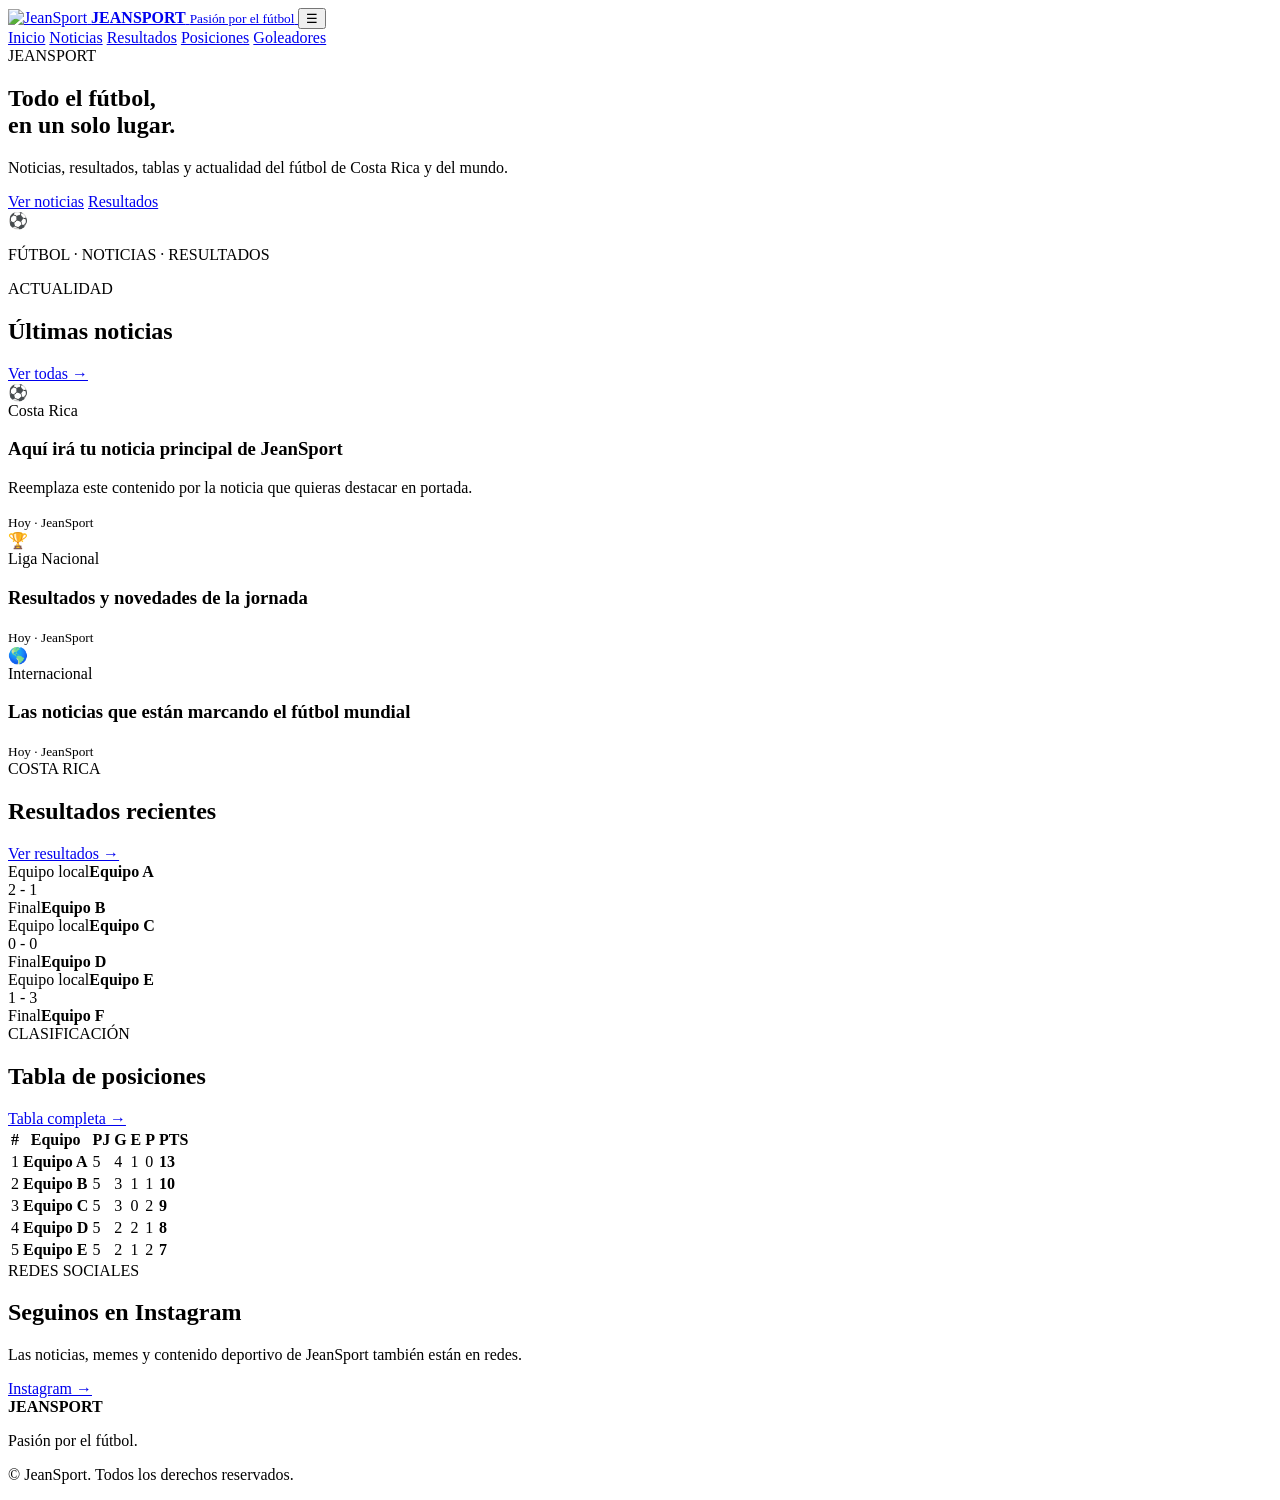
==== index.html @ 1195b15e "Add files via upload" ====
<!DOCTYPE html>
<html lang="es">
<head>
  <meta charset="UTF-8">
  <meta name="viewport" content="width=device-width, initial-scale=1.0">
  <meta name="description" content="JeanSport - Noticias, resultados y actualidad del fútbol nacional e internacional.">
  <title>JeanSport | Fútbol nacional e internacional</title>
  <link rel="stylesheet" href="css/style.css">
</head>
<body>
  <header class="site-header">
    <div class="container nav-wrap">
      <a class="brand" href="index.html">
        <span class="logo-box"><img src="images/logo.png" alt="JeanSport"></span>
        <span class="brand-text">
          <strong>JEANSPORT</strong>
          <small>Pasión por el fútbol</small>
        </span>
      </a>

      <button class="menu-toggle" aria-label="Abrir menú" aria-expanded="false">☰</button>

      <nav class="main-nav">
        <a class="active" href="index.html">Inicio</a>
        <a href="noticias.html">Noticias</a>
        <a href="resultados.html">Resultados</a>
        <a href="posiciones.html">Posiciones</a>
        <a href="goleadores.html">Goleadores</a>
      </nav>
    </div>
  </header>

  <main>
    <section class="hero container">
      <div class="hero-copy">
        <span class="eyebrow">JEANSPORT</span>
        <h1>Todo el fútbol,<br><span>en un solo lugar.</span></h1>
        <p>Noticias, resultados, tablas y actualidad del fútbol de Costa Rica y del mundo.</p>
        <div class="hero-actions">
          <a class="btn btn-primary" href="noticias.html">Ver noticias</a>
          <a class="btn btn-secondary" href="resultados.html">Resultados</a>
        </div>
      </div>
      <div class="hero-card">
        <div class="ball">⚽</div>
        <p>FÚTBOL · NOTICIAS · RESULTADOS</p>
      </div>
    </section>

    <section class="container section">
      <div class="section-heading">
        <div>
          <span class="eyebrow">ACTUALIDAD</span>
          <h2>Últimas noticias</h2>
        </div>
        <a href="noticias.html">Ver todas →</a>
      </div>

      <div class="news-grid">
        <article class="news-card featured">
          <div class="news-image gradient-one"><span>⚽</span></div>
          <div class="news-content">
            <span class="tag">Costa Rica</span>
            <h3>Aquí irá tu noticia principal de JeanSport</h3>
            <p>Reemplaza este contenido por la noticia que quieras destacar en portada.</p>
            <small>Hoy · JeanSport</small>
          </div>
        </article>

        <article class="news-card">
          <div class="news-image gradient-two"><span>🏆</span></div>
          <div class="news-content">
            <span class="tag">Liga Nacional</span>
            <h3>Resultados y novedades de la jornada</h3>
            <small>Hoy · JeanSport</small>
          </div>
        </article>

        <article class="news-card">
          <div class="news-image gradient-three"><span>🌎</span></div>
          <div class="news-content">
            <span class="tag">Internacional</span>
            <h3>Las noticias que están marcando el fútbol mundial</h3>
            <small>Hoy · JeanSport</small>
          </div>
        </article>
      </div>
    </section>

    <section class="container section">
      <div class="section-heading">
        <div>
          <span class="eyebrow">COSTA RICA</span>
          <h2>Resultados recientes</h2>
        </div>
        <a href="resultados.html">Ver resultados →</a>
      </div>

      <div class="scoreboard">
        <div class="match-row">
          <div><span>Equipo local</span><strong>Equipo A</strong></div>
          <div class="score">2 <i>-</i> 1</div>
          <div class="right"><span>Final</span><strong>Equipo B</strong></div>
        </div>
        <div class="match-row">
          <div><span>Equipo local</span><strong>Equipo C</strong></div>
          <div class="score">0 <i>-</i> 0</div>
          <div class="right"><span>Final</span><strong>Equipo D</strong></div>
        </div>
        <div class="match-row">
          <div><span>Equipo local</span><strong>Equipo E</strong></div>
          <div class="score">1 <i>-</i> 3</div>
          <div class="right"><span>Final</span><strong>Equipo F</strong></div>
        </div>
      </div>
    </section>

    <section class="container section">
      <div class="section-heading">
        <div>
          <span class="eyebrow">CLASIFICACIÓN</span>
          <h2>Tabla de posiciones</h2>
        </div>
        <a href="posiciones.html">Tabla completa →</a>
      </div>

      <div class="table-wrap">
        <table>
          <thead>
            <tr><th>#</th><th>Equipo</th><th>PJ</th><th>G</th><th>E</th><th>P</th><th>PTS</th></tr>
          </thead>
          <tbody>
            <tr><td>1</td><td><strong>Equipo A</strong></td><td>5</td><td>4</td><td>1</td><td>0</td><td><strong>13</strong></td></tr>
            <tr><td>2</td><td><strong>Equipo B</strong></td><td>5</td><td>3</td><td>1</td><td>1</td><td><strong>10</strong></td></tr>
            <tr><td>3</td><td><strong>Equipo C</strong></td><td>5</td><td>3</td><td>0</td><td>2</td><td><strong>9</strong></td></tr>
            <tr><td>4</td><td><strong>Equipo D</strong></td><td>5</td><td>2</td><td>2</td><td>1</td><td><strong>8</strong></td></tr>
            <tr><td>5</td><td><strong>Equipo E</strong></td><td>5</td><td>2</td><td>1</td><td>2</td><td><strong>7</strong></td></tr>
          </tbody>
        </table>
      </div>
    </section>

    <section class="instagram-cta container">
      <div>
        <span class="eyebrow">REDES SOCIALES</span>
        <h2>Seguinos en Instagram</h2>
        <p>Las noticias, memes y contenido deportivo de JeanSport también están en redes.</p>
      </div>
      <a class="btn btn-primary" href="#" target="_blank" rel="noopener">Instagram →</a>
    </section>
  </main>

  <footer class="site-footer">
    <div class="container footer-wrap">
      <div>
        <strong>JEANSPORT</strong>
        <p>Pasión por el fútbol.</p>
      </div>
      <p>© <span id="year"></span> JeanSport. Todos los derechos reservados.</p>
    </div>
  </footer>

  <script src="js/script.js"></script>
</body>
</html>
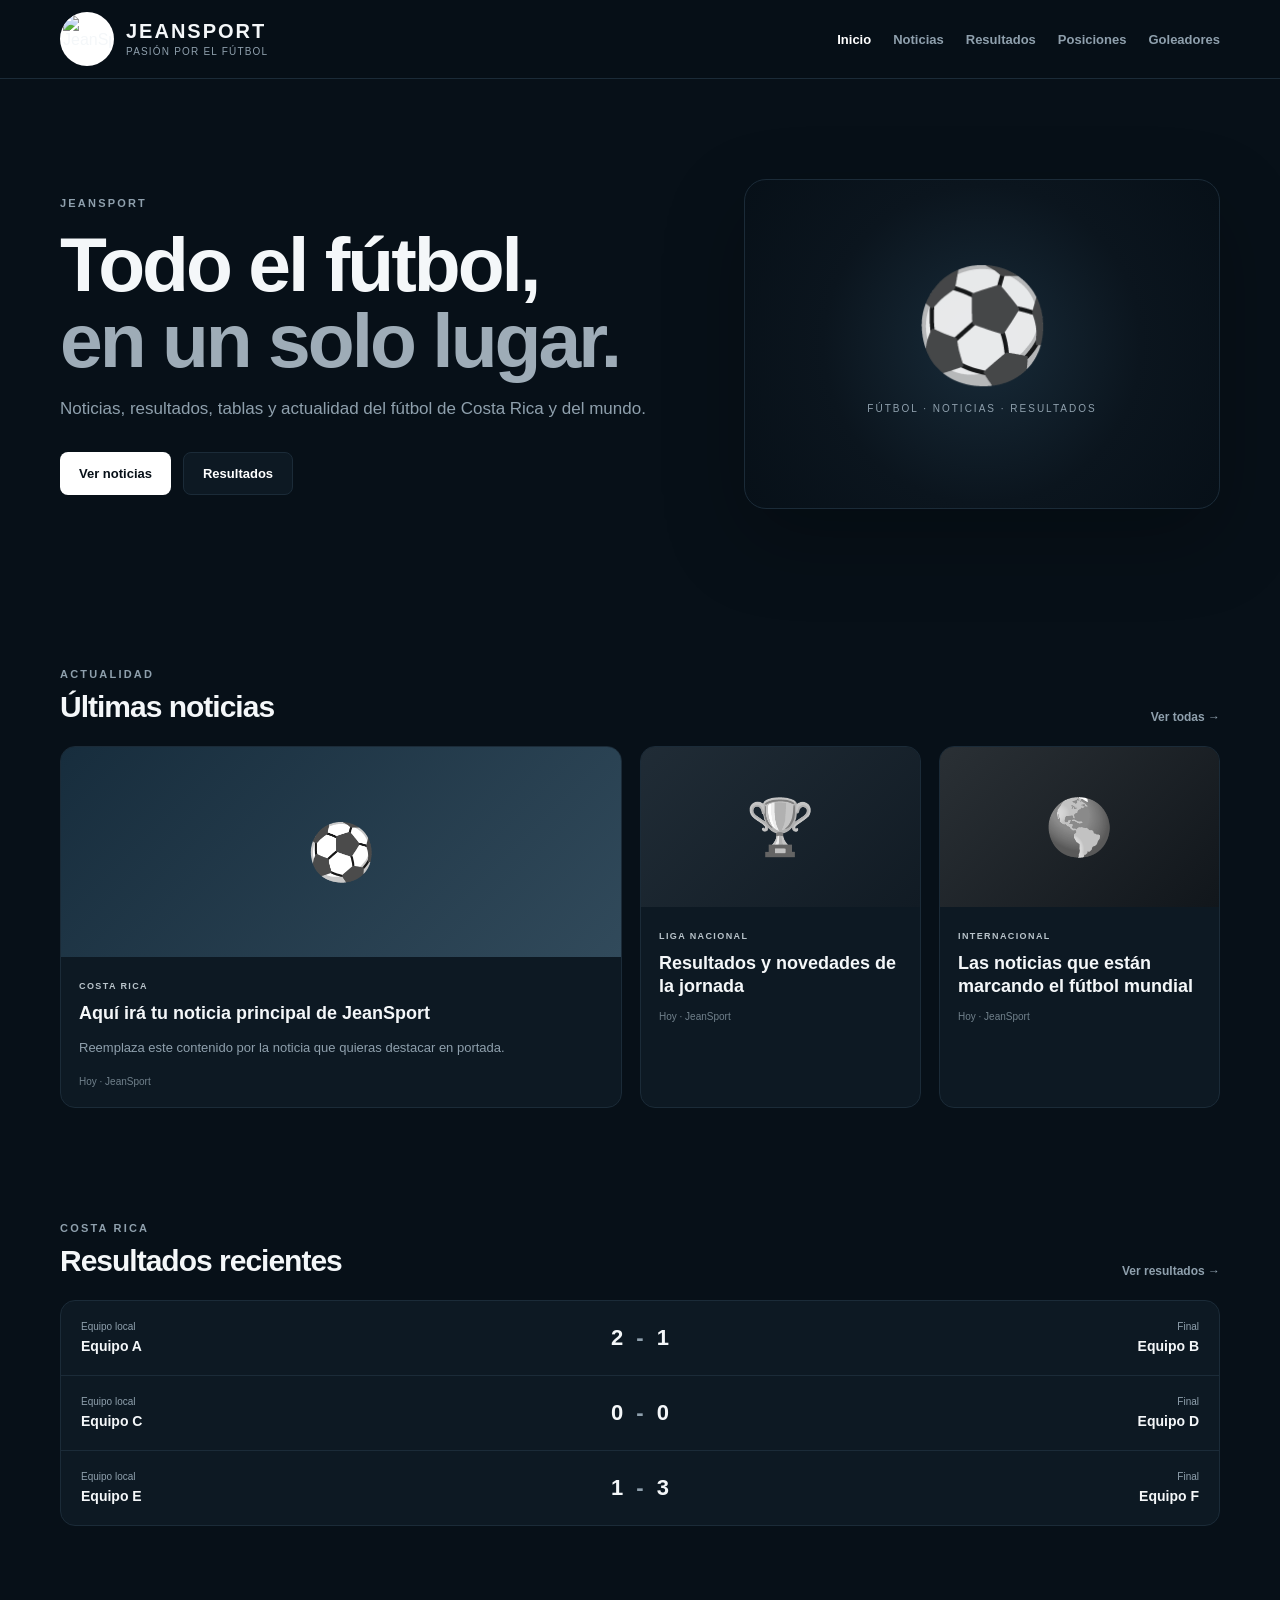
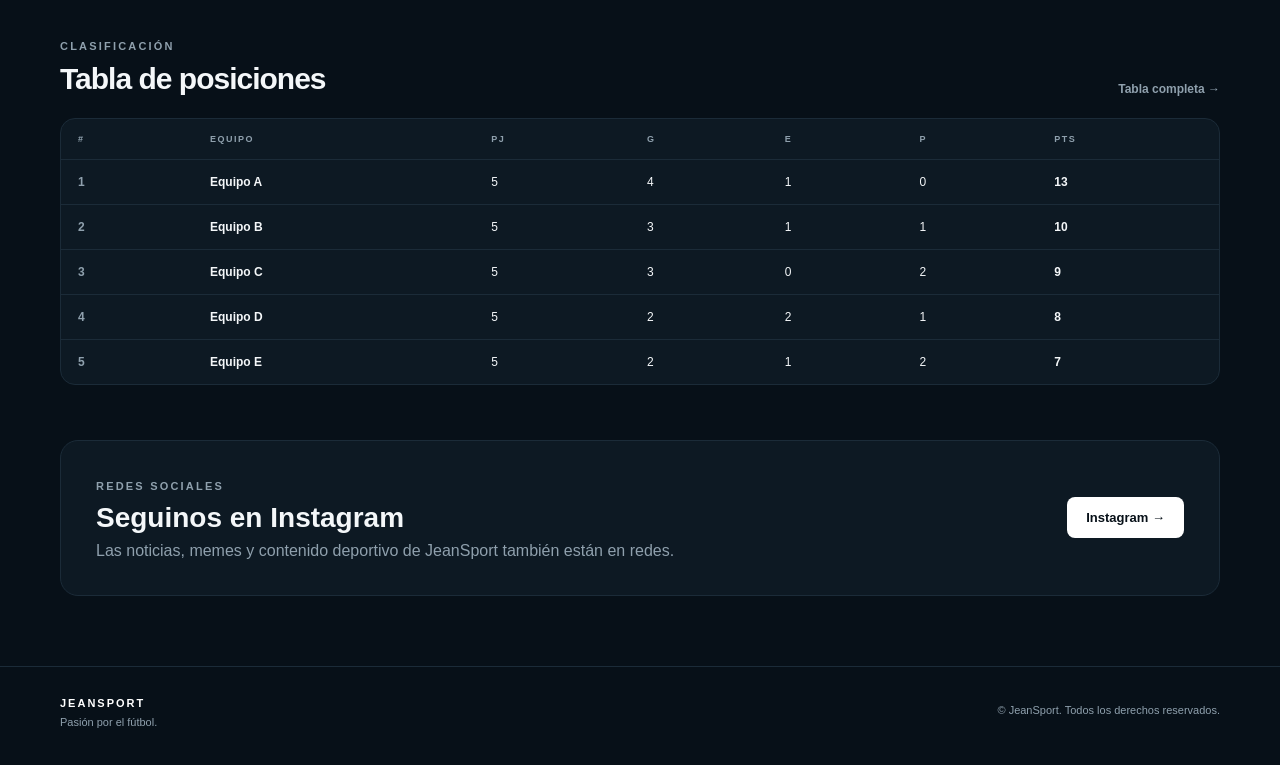
==== commit b13bc171: "Update index.html" ====
--- a/index.html
+++ b/index.html
@@ -5,7 +5,7 @@
   <meta name="viewport" content="width=device-width, initial-scale=1.0">
   <meta name="description" content="JeanSport - Noticias, resultados y actualidad del fútbol nacional e internacional.">
   <title>JeanSport | Fútbol nacional e internacional</title>
-  <link rel="stylesheet" href="css/style.css">
+  <link rel="stylesheet" href="style.css">
 </head>
 <body>
   <header class="site-header">
--- a/style.css
+++ b/style.css
@@ -0,0 +1,31 @@
+@import url('https://fonts.googleapis.com/css2?family=Inter:wght@400;500;600;700;800;900&display=swap');
+
+:root{
+  --bg:#071018; --panel:#0d1923; --panel2:#101f2c; --text:#f4f7f9;
+  --muted:#8fa0ad; --line:#1b2b38; --accent:#ffffff; --accent2:#bfcbd4;
+}
+*{box-sizing:border-box} html{scroll-behavior:smooth}
+body{margin:0;background:var(--bg);color:var(--text);font-family:Inter,Arial,sans-serif}
+a{color:inherit;text-decoration:none}.container{width:min(1160px,92%);margin:auto}
+.site-header{position:sticky;top:0;z-index:10;background:rgba(7,16,24,.92);backdrop-filter:blur(14px);border-bottom:1px solid var(--line)}
+.nav-wrap{min-height:78px;display:flex;align-items:center;justify-content:space-between;gap:28px}
+.brand{display:flex;align-items:center;gap:12px}.logo-box{width:54px;height:54px;border-radius:50%;background:#fff;display:grid;place-items:center;overflow:hidden}.logo-box img{width:48px;height:48px;object-fit:contain}
+.brand-text{display:flex;flex-direction:column;line-height:1.05}.brand-text strong{font-size:20px;letter-spacing:2px}.brand-text small{color:var(--muted);font-size:10px;margin-top:5px;text-transform:uppercase;letter-spacing:1.2px}
+.main-nav{display:flex;gap:22px;align-items:center}.main-nav a{font-size:13px;color:var(--muted);font-weight:600}.main-nav a:hover,.main-nav a.active{color:#fff}
+.menu-toggle{display:none;background:none;border:0;color:#fff;font-size:26px}
+.hero{min-height:530px;display:grid;grid-template-columns:1.15fr .85fr;align-items:center;gap:40px}
+.eyebrow{font-size:11px;font-weight:800;letter-spacing:2.2px;color:var(--muted)}
+.hero h1,.page-hero h1{font-size:clamp(42px,6vw,78px);line-height:.98;letter-spacing:-3px;margin:16px 0}.hero h1 span{color:#9eacb7}
+.hero p{max-width:600px;color:var(--muted);font-size:17px;line-height:1.7}.hero-actions{display:flex;gap:12px;margin-top:28px}
+.btn{display:inline-flex;align-items:center;justify-content:center;padding:13px 19px;border-radius:8px;font-size:13px;font-weight:800}.btn-primary{background:#fff;color:#071018}.btn-secondary{border:1px solid var(--line);background:var(--panel);color:#fff}
+.hero-card{height:330px;border:1px solid var(--line);border-radius:22px;background:radial-gradient(circle at center, #182b39 0, #0b151e 55%, #071018 100%);display:flex;flex-direction:column;align-items:center;justify-content:center;box-shadow:0 30px 80px rgba(0,0,0,.25)}.ball{font-size:110px;filter:grayscale(1);opacity:.9}.hero-card p{font-size:10px;letter-spacing:2px;color:var(--muted)}
+.section{padding:55px 0}.section-heading{display:flex;align-items:end;justify-content:space-between;gap:20px;margin-bottom:22px}.section-heading h2{font-size:30px;margin:8px 0 0;letter-spacing:-1px}.section-heading>a{font-size:12px;color:var(--muted);font-weight:700}
+.news-grid{display:grid;grid-template-columns:2fr 1fr 1fr;gap:18px}.news-card{background:var(--panel);border:1px solid var(--line);border-radius:15px;overflow:hidden}.news-image{height:160px;display:grid;place-items:center}.featured .news-image{height:210px}.news-image span{font-size:55px;filter:grayscale(1)}.gradient-one{background:linear-gradient(135deg,#172d3d,#314a5b)}.gradient-two{background:linear-gradient(135deg,#202c36,#111b24)}.gradient-three{background:linear-gradient(135deg,#2a3035,#11161b)}
+.news-content{padding:18px}.news-content h3{font-size:18px;line-height:1.25;margin:9px 0}.news-content p{color:var(--muted);font-size:13px;line-height:1.55}.news-content small{color:#71818c;font-size:10px}.tag{font-size:9px;font-weight:800;letter-spacing:1.4px;text-transform:uppercase;color:#b9c4cb}
+.scoreboard{border:1px solid var(--line);border-radius:15px;overflow:hidden;background:var(--panel)}.match-row{display:grid;grid-template-columns:1fr 130px 1fr;align-items:center;padding:20px;border-bottom:1px solid var(--line)}.match-row:last-child{border:0}.match-row span{display:block;color:var(--muted);font-size:10px;margin-bottom:5px}.match-row strong{font-size:14px}.match-row.right{text-align:right}.match-row>div:last-child{text-align:right}.score{text-align:center;font-size:22px;font-weight:900}.score i{font-style:normal;color:var(--muted);padding:0 7px}
+.table-wrap{border:1px solid var(--line);border-radius:15px;overflow:auto;background:var(--panel)}table{width:100%;border-collapse:collapse;min-width:600px}th,td{padding:15px 17px;border-bottom:1px solid var(--line);text-align:left;font-size:12px}th{font-size:9px;letter-spacing:1.5px;color:var(--muted);text-transform:uppercase}tr:last-child td{border-bottom:0}td:first-child{color:var(--muted);font-weight:800}
+.instagram-cta{margin-bottom:70px;border:1px solid var(--line);border-radius:18px;background:var(--panel);padding:35px;display:flex;align-items:center;justify-content:space-between;gap:20px}.instagram-cta h2{margin:8px 0;font-size:28px}.instagram-cta p{color:var(--muted);margin:0}
+.page-hero{padding:90px 0 25px}.page-hero h1{font-size:clamp(42px,6vw,70px);margin-bottom:10px}.page-hero p{color:var(--muted)}
+.site-footer{border-top:1px solid var(--line);padding:30px 0;color:var(--muted);font-size:11px}.footer-wrap{display:flex;justify-content:space-between;gap:20px}.footer-wrap strong{color:#fff;letter-spacing:2px}.footer-wrap p{margin:7px 0}
+@media(max-width:850px){.main-nav{display:none}.menu-toggle{display:block}.main-nav.open{display:flex;position:absolute;left:4%;right:4%;top:72px;flex-direction:column;align-items:flex-start;background:var(--panel);border:1px solid var(--line);padding:18px;border-radius:12px}.hero{grid-template-columns:1fr;padding-top:55px}.hero-card{height:250px}.news-grid{grid-template-columns:1fr}.featured .news-image{height:180px}.instagram-cta{flex-direction:column;align-items:flex-start}.footer-wrap{flex-direction:column}}
+@media(max-width:500px){.brand-text small{display:none}.hero h1,.page-hero h1{letter-spacing:-2px}.section{padding:40px 0}.section-heading{align-items:flex-start;flex-direction:column}.match-row{grid-template-columns:1fr 80px 1fr;padding:16px 12px}.score{font-size:18px}}
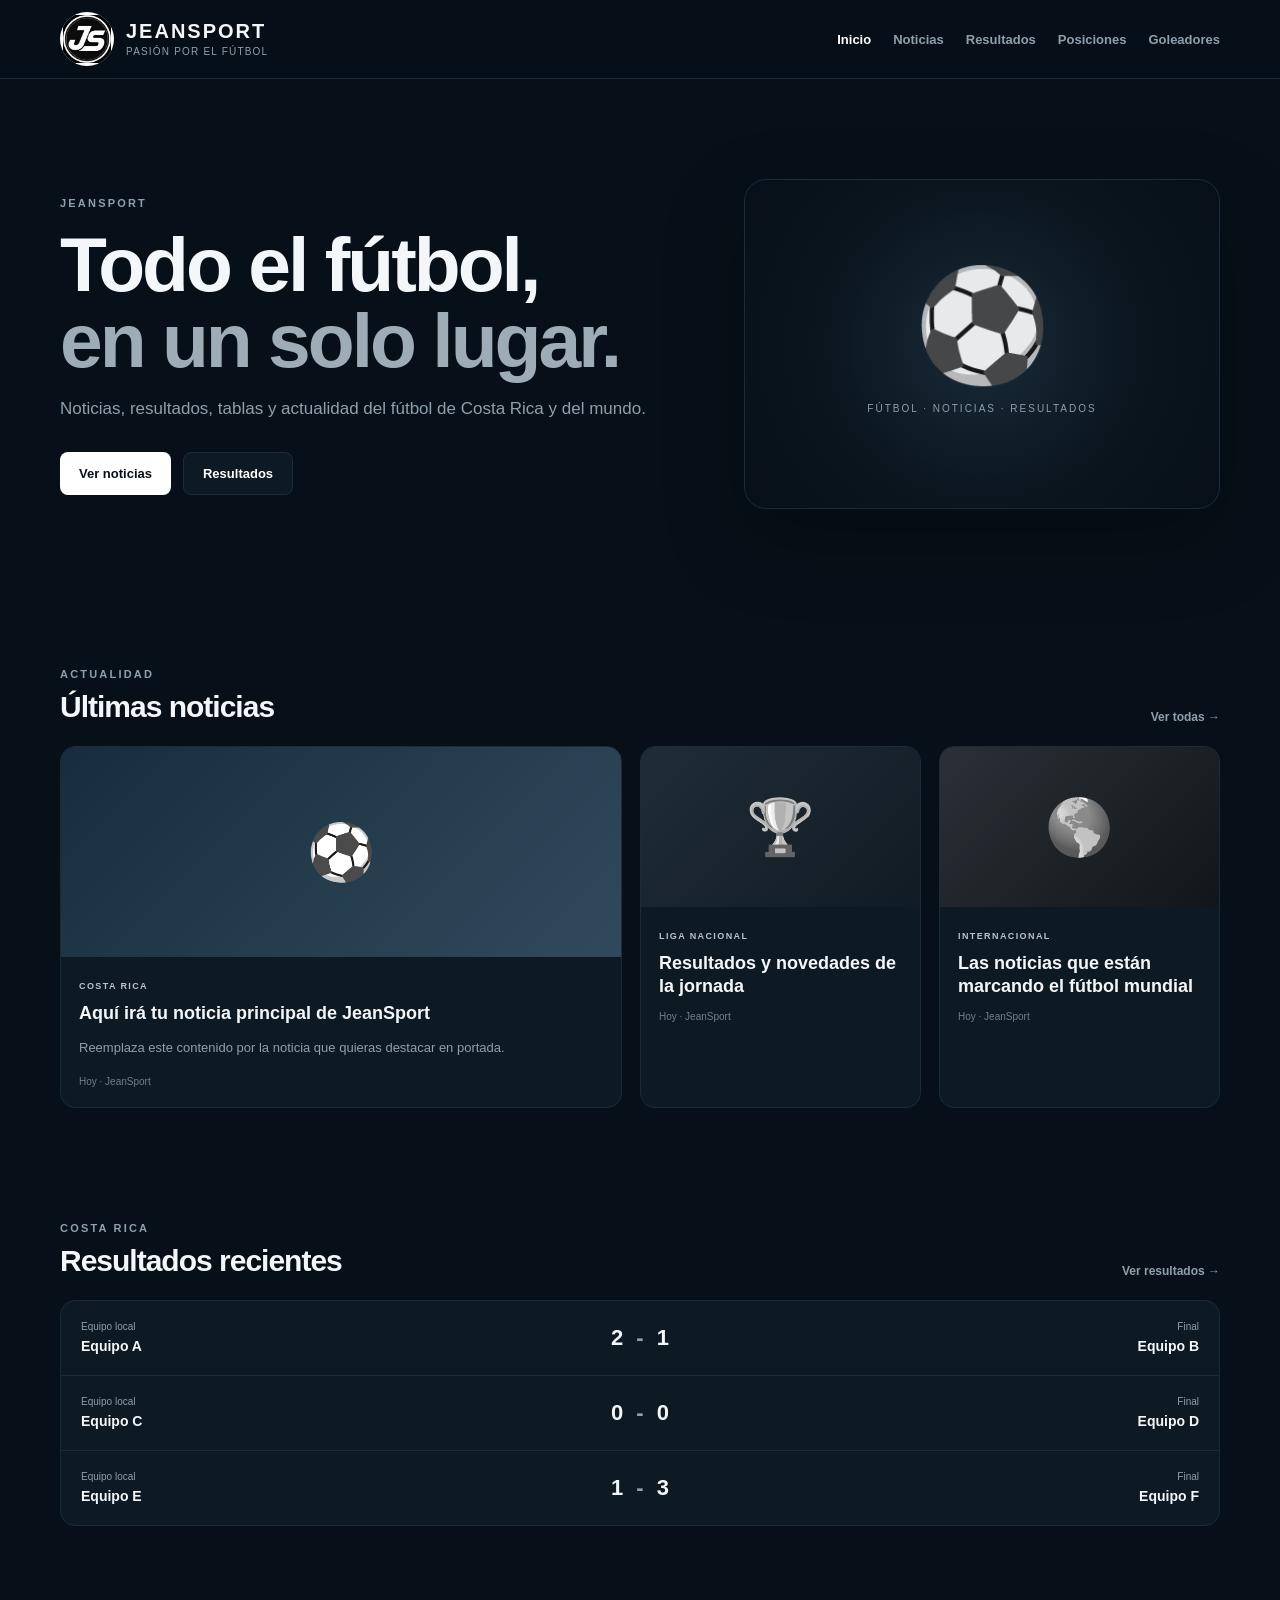
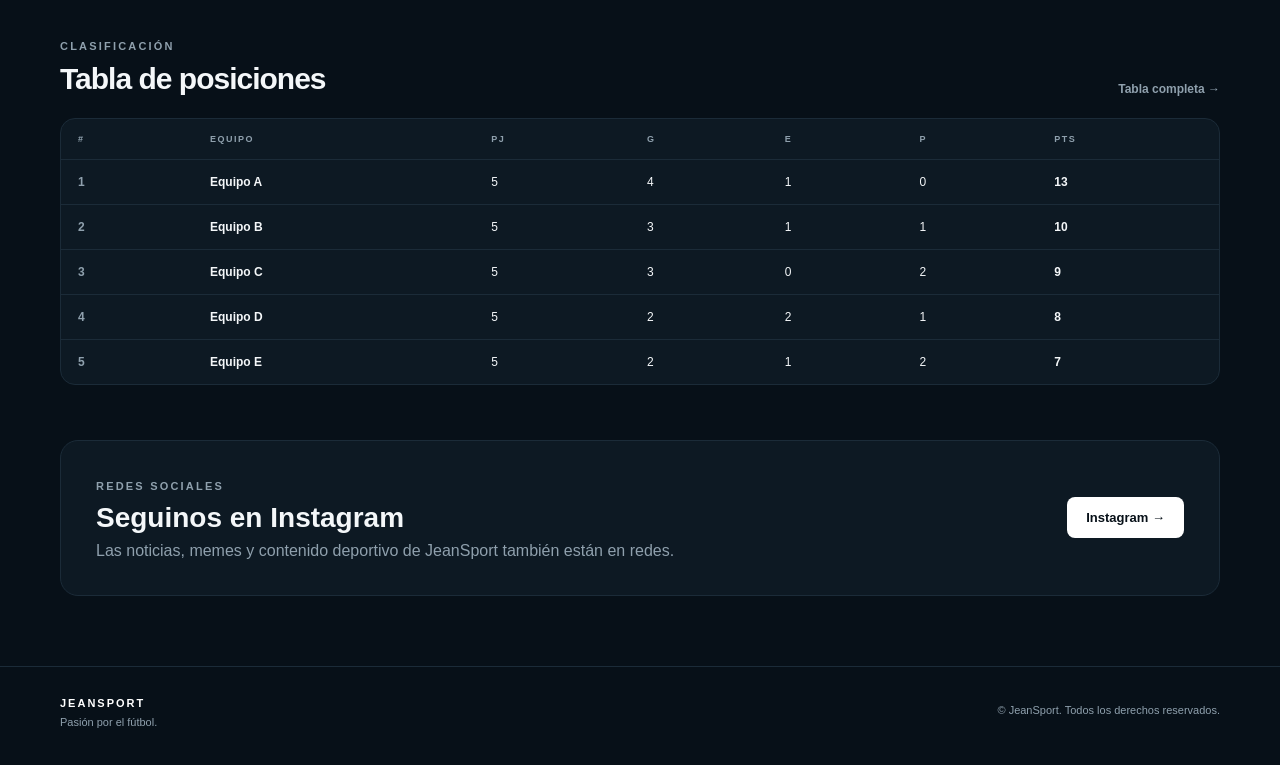
==== commit b07978a5: "Change logo image source in index.html Updated logo image source path in index.html" ====
--- a/index.html
+++ b/index.html
@@ -11,7 +11,7 @@
   <header class="site-header">
     <div class="container nav-wrap">
       <a class="brand" href="index.html">
-        <span class="logo-box"><img src="images/logo.png" alt="JeanSport"></span>
+        <span class="logo-box"><img src="logo.png" alt="JeanSport"></span>
         <span class="brand-text">
           <strong>JEANSPORT</strong>
           <small>Pasión por el fútbol</small>
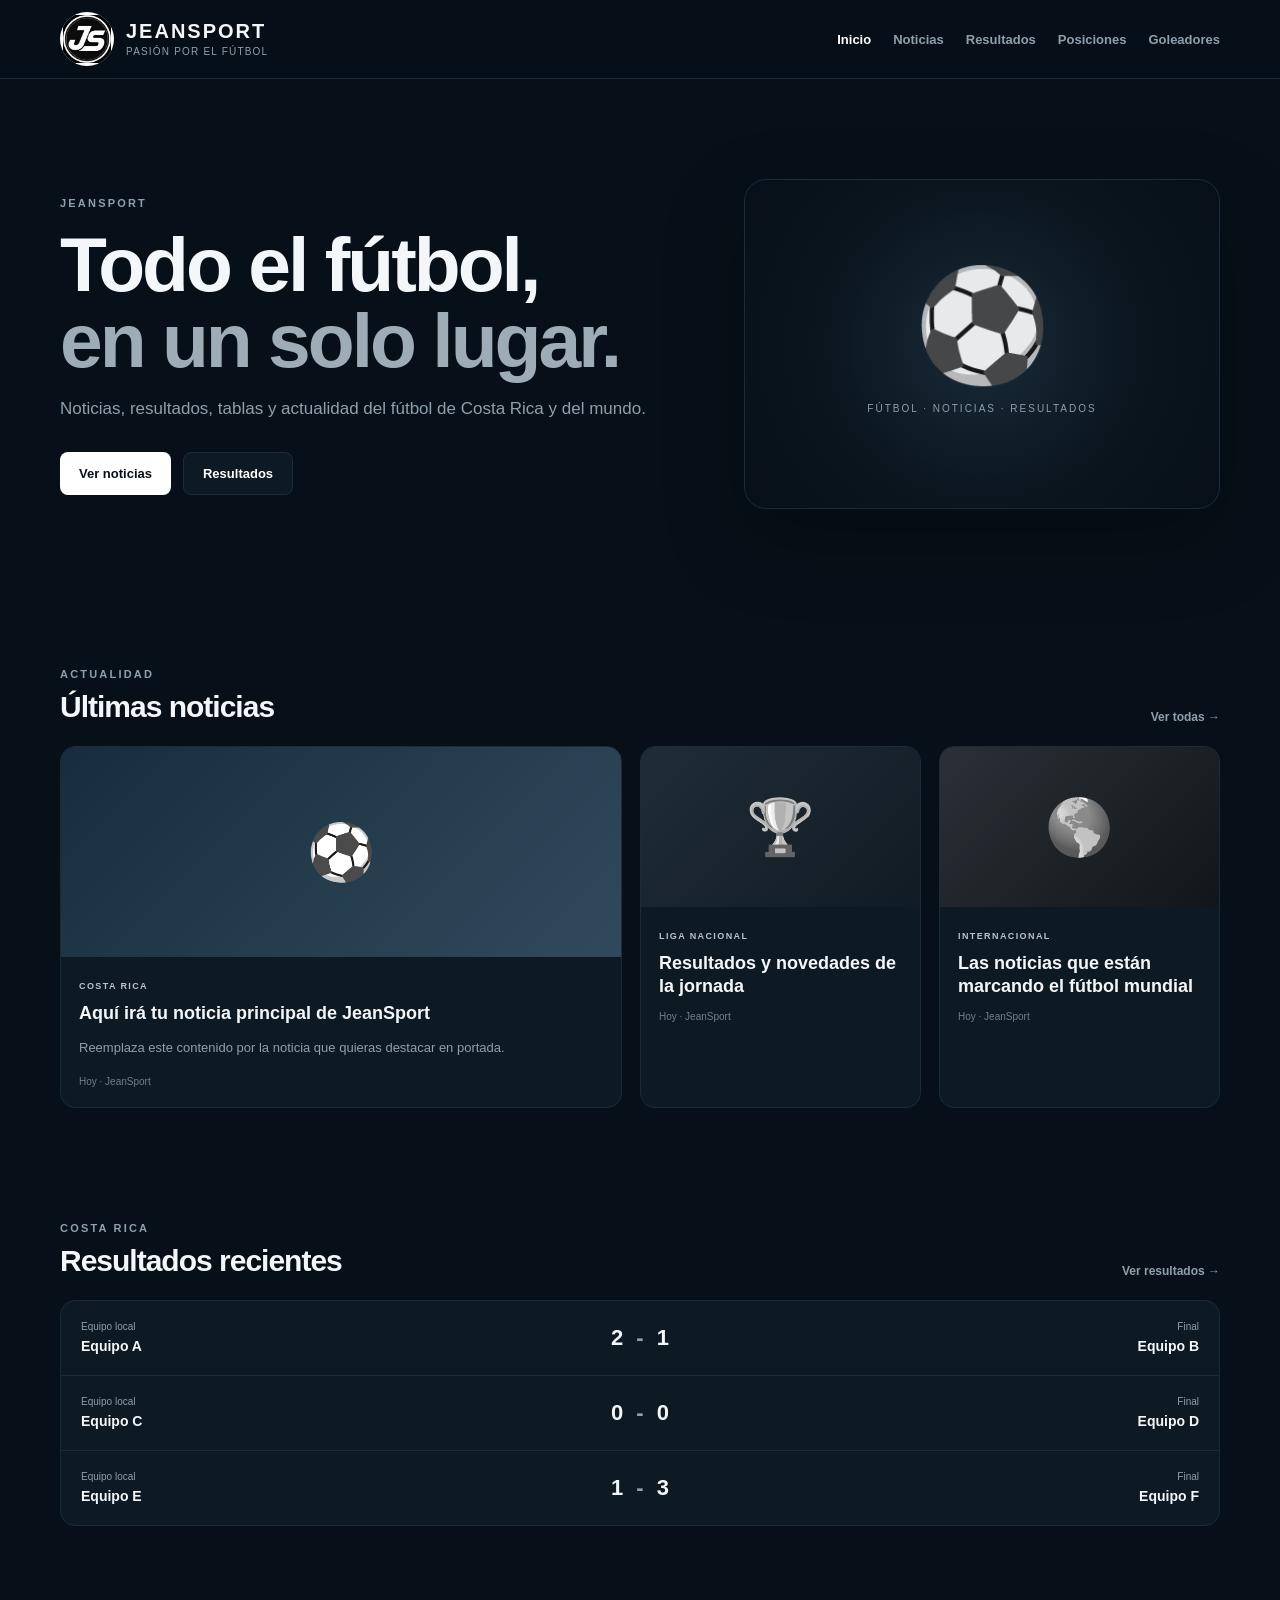
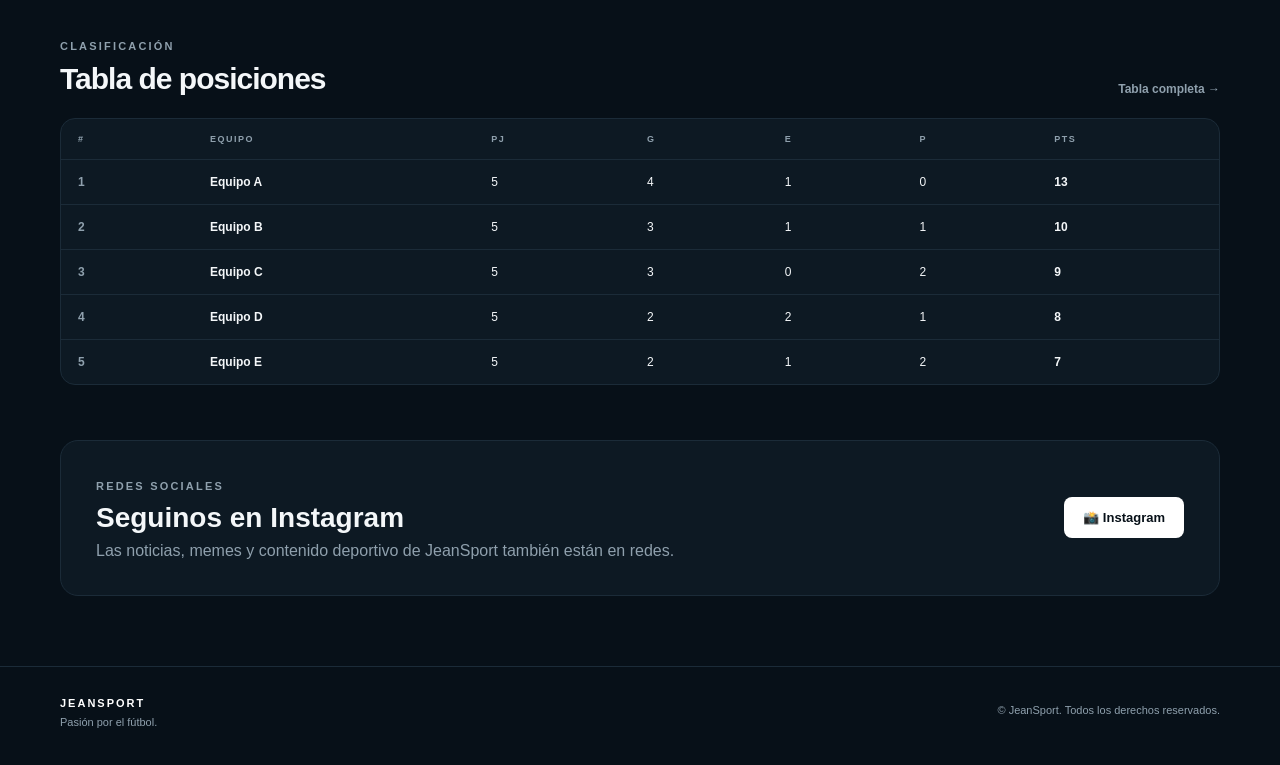
==== commit 90aa1953: "Update index.html" ====
--- a/index.html
+++ b/index.html
@@ -146,7 +146,9 @@
         <h2>Seguinos en Instagram</h2>
         <p>Las noticias, memes y contenido deportivo de JeanSport también están en redes.</p>
       </div>
-      <a class="btn btn-primary" href="#" target="_blank" rel="noopener">Instagram →</a>
+      <a class="btn btn-primary" href="https://instagram.com/jeansport_cr" target="_blank">
+📸 Instagram
+</a>
     </section>
   </main>
 
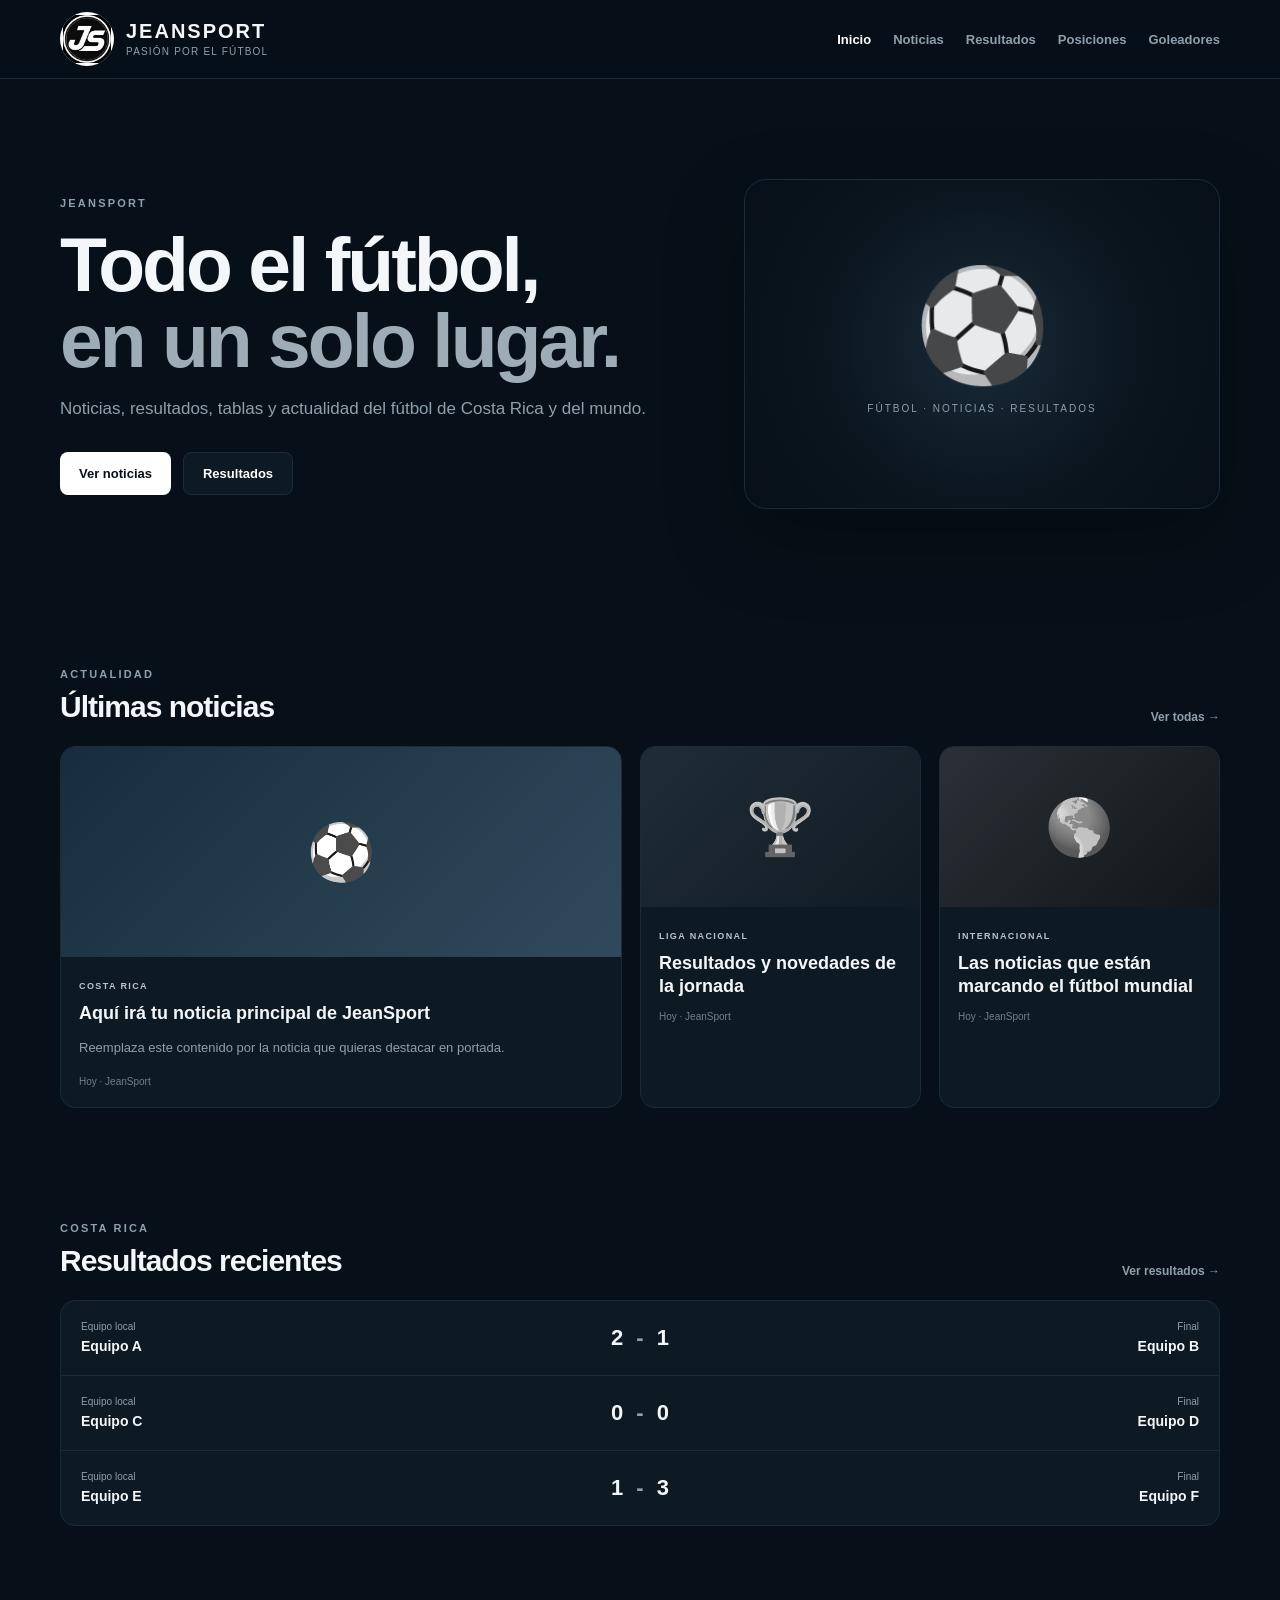
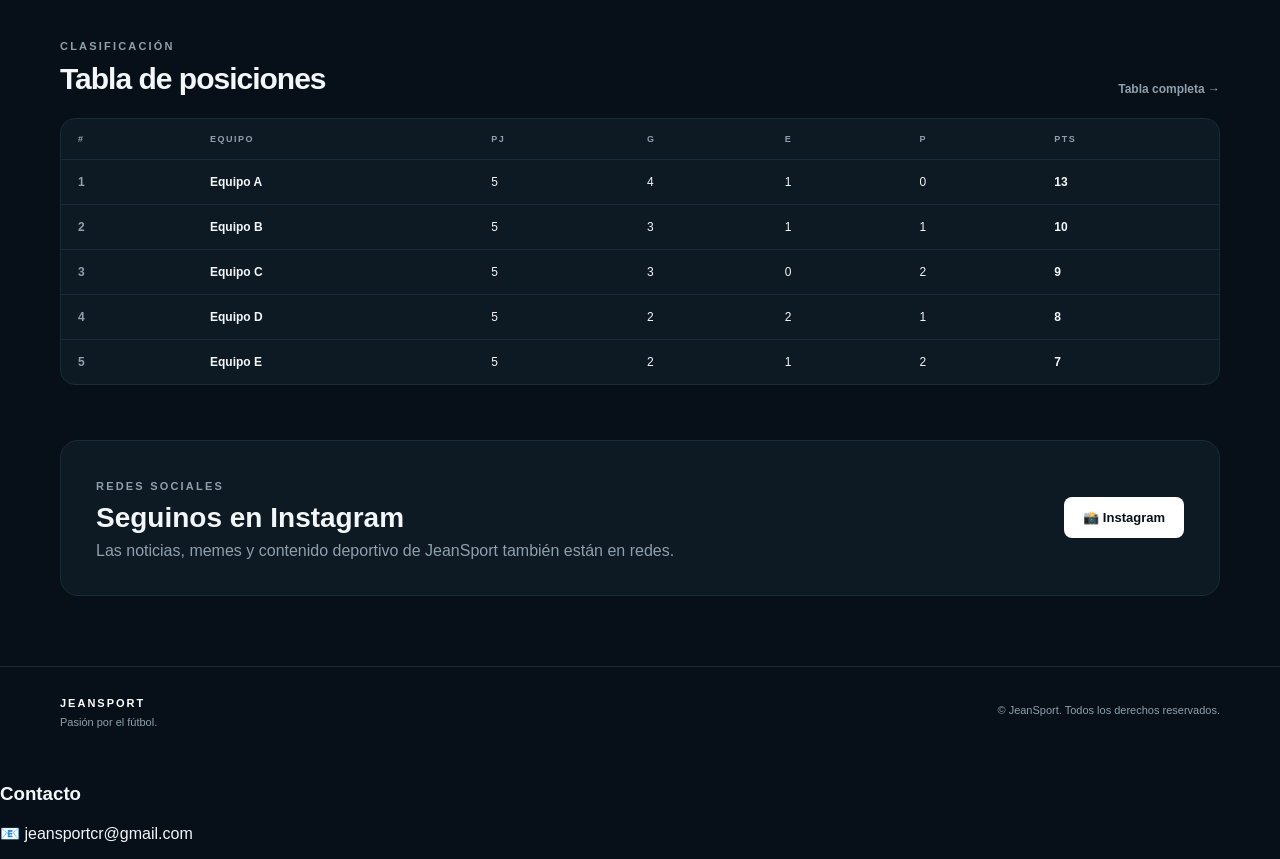
==== commit 5d9e0d13: "Update index.html" ====
--- a/index.html
+++ b/index.html
@@ -161,7 +161,10 @@
       <p>© <span id="year"></span> JeanSport. Todos los derechos reservados.</p>
     </div>
   </footer>
-
+<div>
+  <h3>Contacto</h3>
+  <p>📧 <a href="mailto:jeansportcr@gmail.com">jeansportcr@gmail.com</a></p>
+</div>
   <script src="js/script.js"></script>
 </body>
 </html>
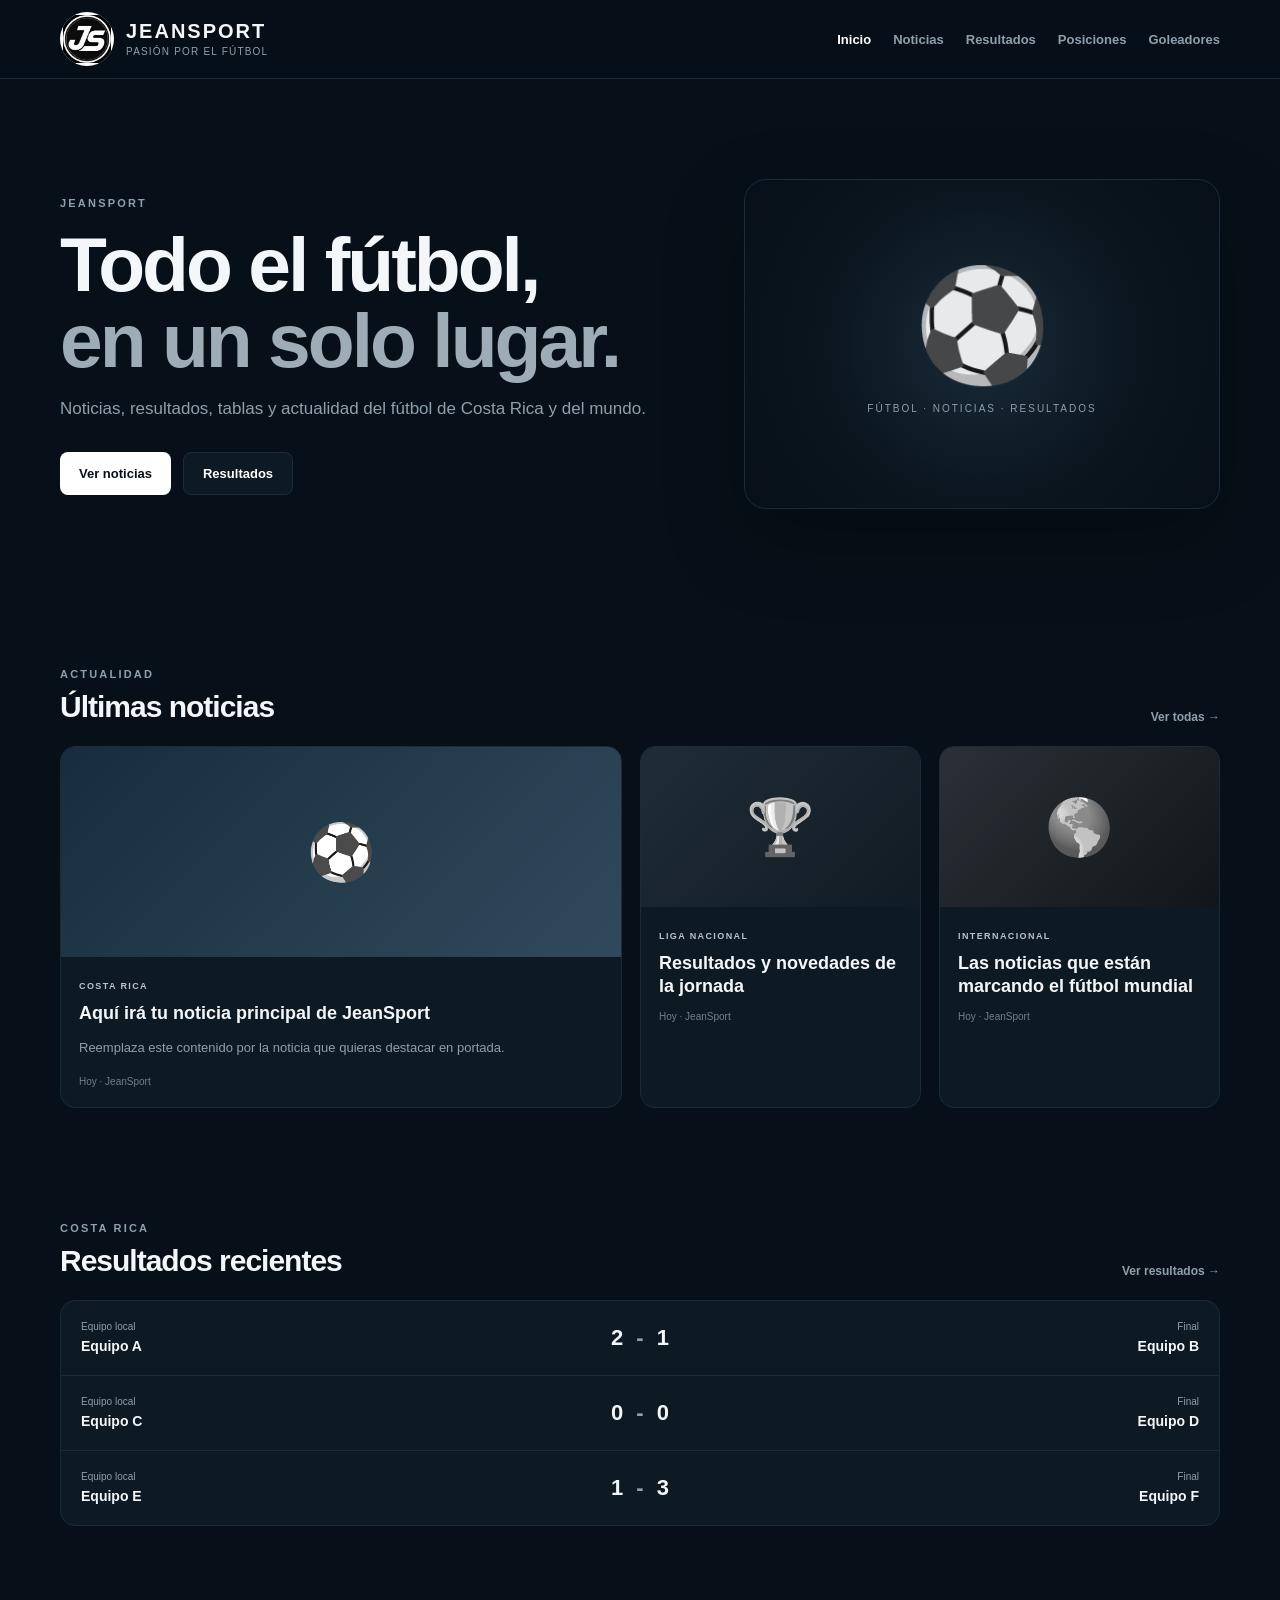
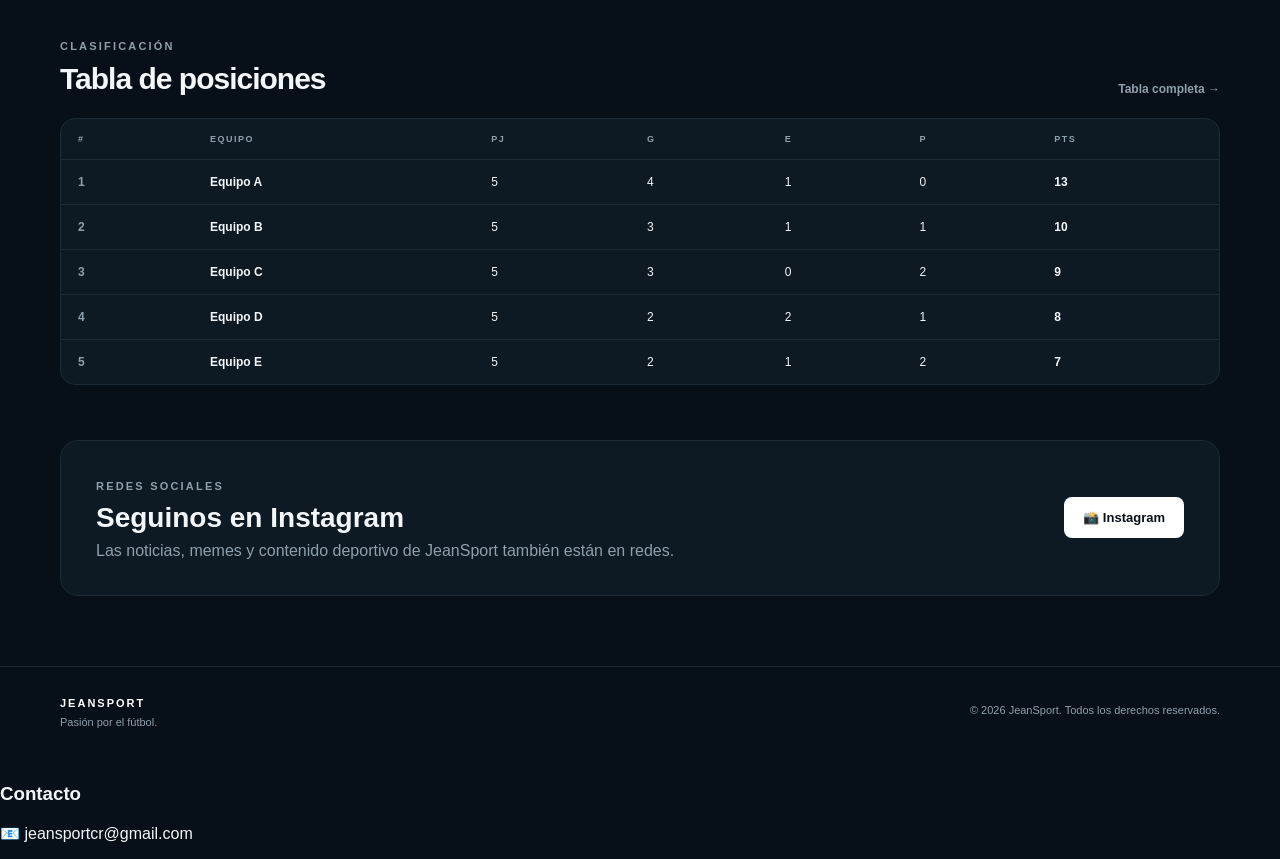
==== commit 8447a0ca: "Update index.html" ====
--- a/index.html
+++ b/index.html
@@ -165,6 +165,6 @@
   <h3>Contacto</h3>
   <p>📧 <a href="mailto:jeansportcr@gmail.com">jeansportcr@gmail.com</a></p>
 </div>
-  <script src="js/script.js"></script>
+  <script src="script.js"></script>
 </body>
 </html>
